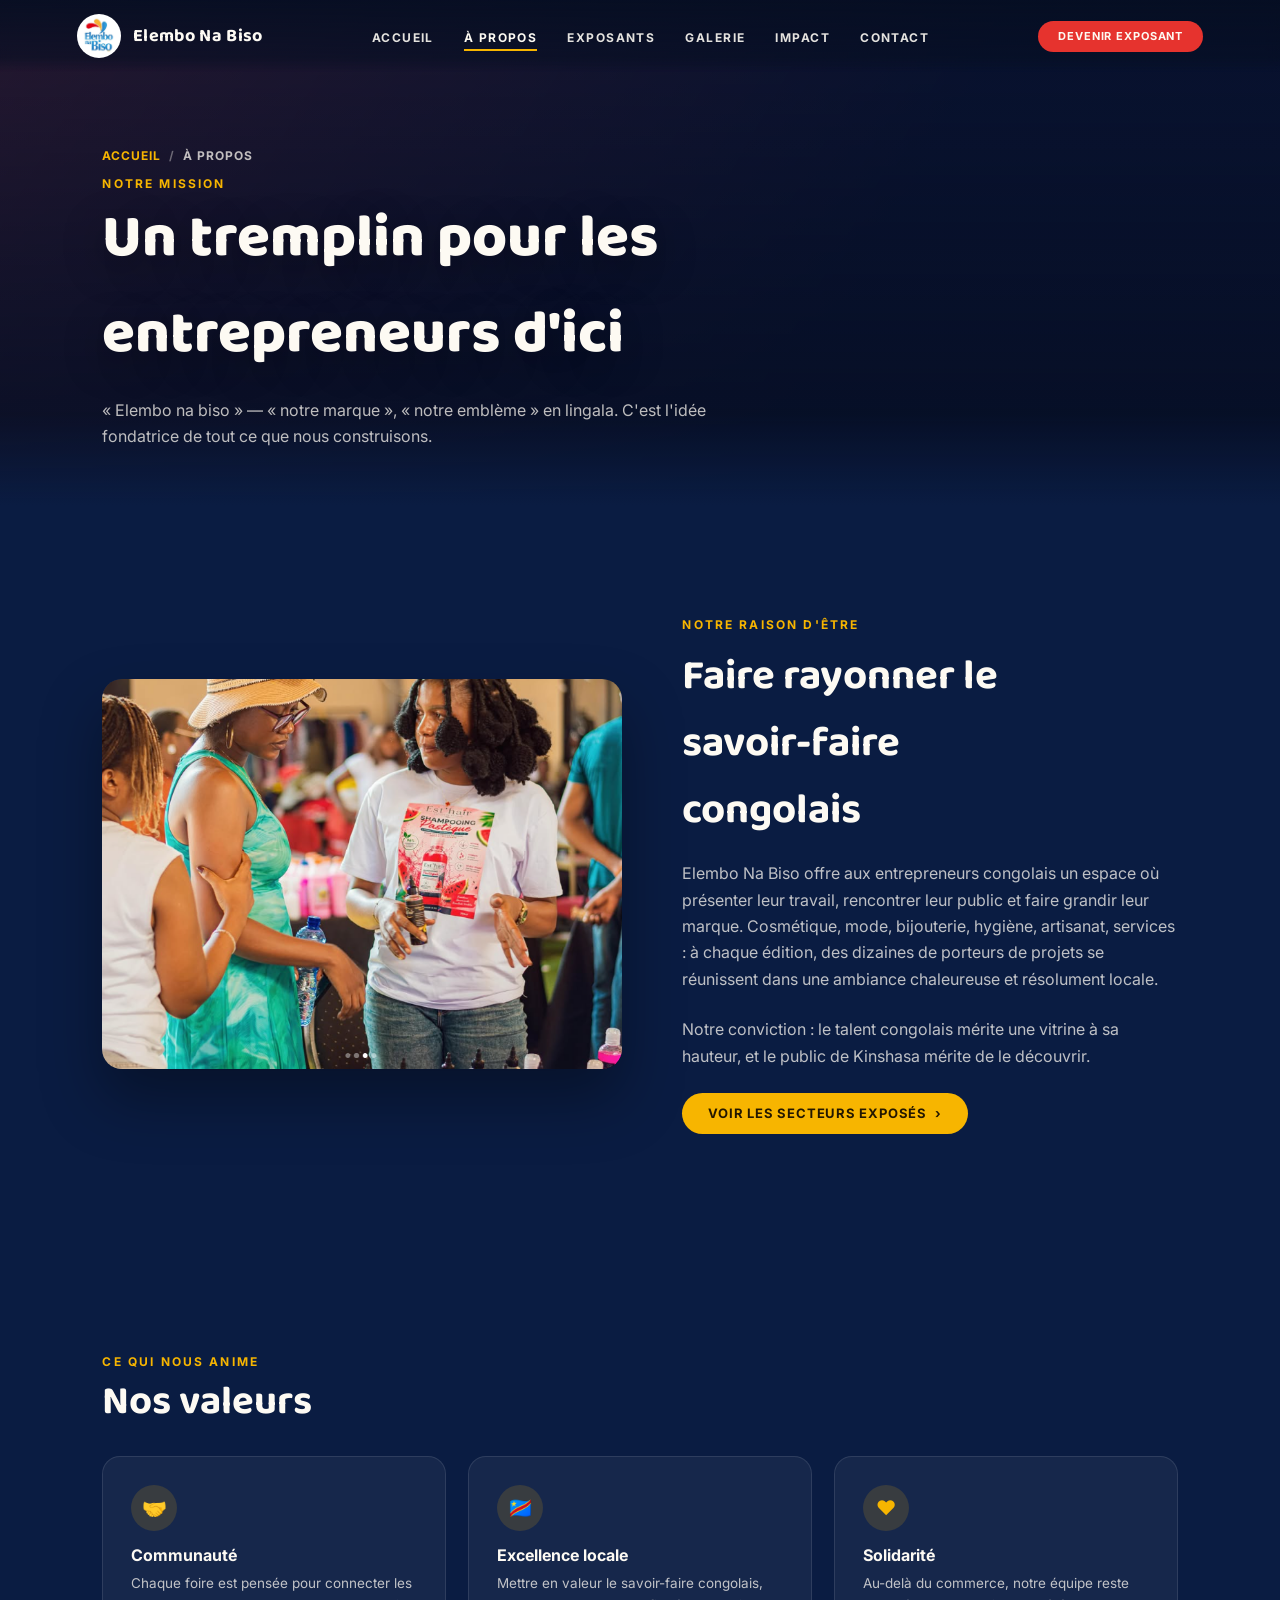
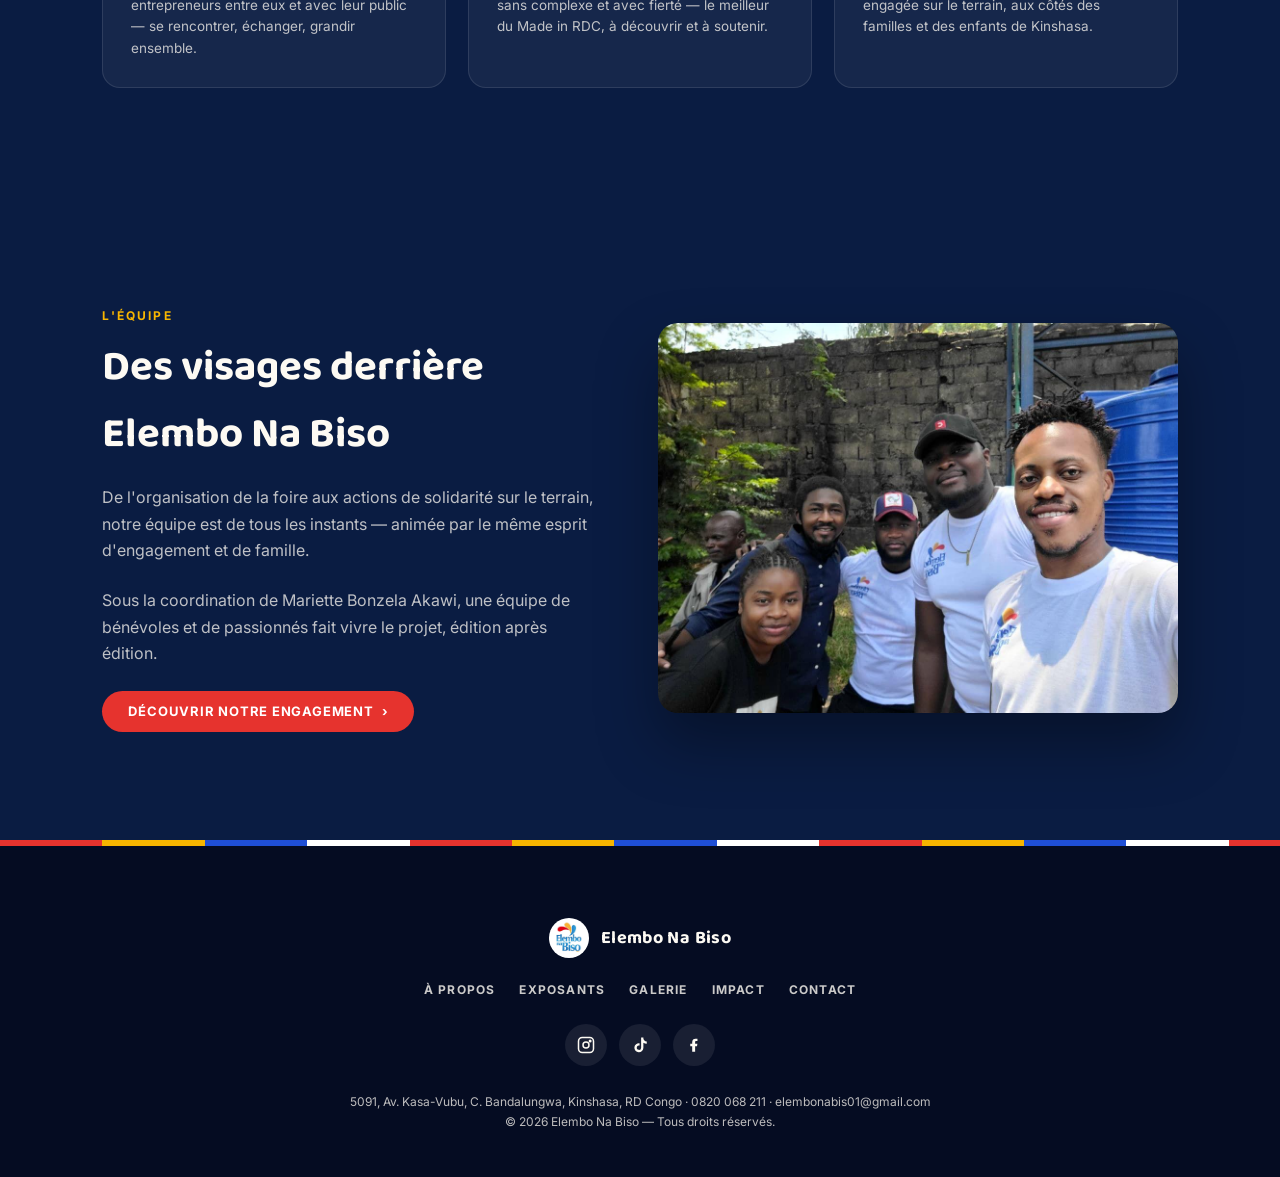
==== apropos.html @ 62d2d7f6 "Transforme le site en plusieurs pages (accueil, a propos, exposants, galerie, impact, contact) La pa" ====
<!DOCTYPE html>
<html lang="fr">
<head>
<meta charset="UTF-8">
<meta name="viewport" content="width=device-width, initial-scale=1.0">
<title>À propos — Elembo Na Biso</title>
<meta name="description" content="Découvrez la mission, les valeurs et l'équipe derrière Elembo Na Biso, la Foire des Entrepreneurs de Kinshasa.">
<link rel="icon" href="images/logo.jpg">
<link rel="preconnect" href="https://fonts.googleapis.com">
<link rel="preconnect" href="https://fonts.gstatic.com" crossorigin>
<link href="https://fonts.googleapis.com/css2?family=Baloo+2:wght@500;600;700;800&family=Inter:wght@400;500;600;700;800&display=swap" rel="stylesheet">
<link rel="stylesheet" href="css/style.css">
<style>.page-hero{--page-hero-img:url('images/foire-ambiance.jpg')}</style>
</head>
<body>

  <header class="main-nav">
    <a href="index.html" class="brand">
      <img src="images/logo.jpg" alt="Logo Elembo Na Biso">
      <span>Elembo Na Biso</span>
    </a>
    <ul class="main-links">
      <li><a href="index.html">Accueil</a></li>
      <li><a href="apropos.html" class="active">À propos</a></li>
      <li><a href="exposants.html">Exposants</a></li>
      <li><a href="galerie.html">Galerie</a></li>
      <li><a href="impact.html">Impact</a></li>
      <li><a href="contact.html">Contact</a></li>
    </ul>
    <div class="nav-right">
      <a class="nav-cta" href="exposants.html#candidater">Devenir exposant</a>
      <button class="burger" aria-label="Ouvrir le menu">
        <span></span><span></span><span></span>
      </button>
    </div>
  </header>

  <div class="mobile-menu" id="mobileMenu">
    <a href="index.html">Accueil</a>
    <a href="apropos.html" class="active">À propos</a>
    <a href="exposants.html">Exposants</a>
    <a href="galerie.html">Galerie</a>
    <a href="impact.html">Impact</a>
    <a href="contact.html">Contact</a>
  </div>

  <section class="page-hero">
    <div class="breadcrumb"><a href="index.html">Accueil</a><span class="sep">/</span><span>À propos</span></div>
    <span class="kicker">Notre mission</span>
    <h1>Un tremplin pour les entrepreneurs d'ici</h1>
    <p class="lead">« Elembo na biso » — « notre marque », « notre emblème » en lingala. C'est l'idée fondatrice de tout ce que nous construisons.</p>
  </section>

  <section>
    <div class="story reveal">
      <div class="story-media"><img src="images/demo-soins.jpg" alt="Démonstration de produits capillaires lors de la foire Elembo Na Biso"></div>
      <div>
        <span class="kicker">Notre raison d'être</span>
        <h2>Faire rayonner le savoir-faire congolais</h2>
        <p>Elembo Na Biso offre aux entrepreneurs congolais un espace où présenter leur travail, rencontrer leur public et faire grandir leur marque. Cosmétique, mode, bijouterie, hygiène, artisanat, services : à chaque édition, des dizaines de porteurs de projets se réunissent dans une ambiance chaleureuse et résolument locale.</p>
        <p>Notre conviction : le talent congolais mérite une vitrine à sa hauteur, et le public de Kinshasa mérite de le découvrir.</p>
        <a class="btn-pill alt" href="exposants.html">Voir les secteurs exposés <span class="chev">›</span></a>
      </div>
    </div>
  </section>

  <section>
    <div class="section-head reveal">
      <span class="kicker">Ce qui nous anime</span>
      <h2>Nos valeurs</h2>
    </div>
    <div class="value-grid">
      <div class="value-card reveal">
        <div class="ic">🤝</div>
        <h3>Communauté</h3>
        <p>Chaque foire est pensée pour connecter les entrepreneurs entre eux et avec leur public — se rencontrer, échanger, grandir ensemble.</p>
      </div>
      <div class="value-card reveal">
        <div class="ic">🇨🇩</div>
        <h3>Excellence locale</h3>
        <p>Mettre en valeur le savoir-faire congolais, sans complexe et avec fierté — le meilleur du Made in RDC, à découvrir et à soutenir.</p>
      </div>
      <div class="value-card reveal">
        <div class="ic">❤️</div>
        <h3>Solidarité</h3>
        <p>Au-delà du commerce, notre équipe reste engagée sur le terrain, aux côtés des familles et des enfants de Kinshasa.</p>
      </div>
    </div>
  </section>

  <section>
    <div class="story reverse reveal">
      <div class="story-media"><img src="images/equipe-selfie.jpg" alt="L'équipe Elembo Na Biso en selfie"></div>
      <div>
        <span class="kicker">L'équipe</span>
        <h2>Des visages derrière Elembo Na Biso</h2>
        <p>De l'organisation de la foire aux actions de solidarité sur le terrain, notre équipe est de tous les instants — animée par le même esprit d'engagement et de famille.</p>
        <p>Sous la coordination de Mariette Bonzela Akawi, une équipe de bénévoles et de passionnés fait vivre le projet, édition après édition.</p>
        <a class="btn-pill" href="impact.html">Découvrir notre engagement <span class="chev">›</span></a>
      </div>
    </div>
  </section>

  <div class="stripe"></div>

  <footer>
    <a href="index.html" class="brand">
      <img src="images/logo.jpg" alt="Logo Elembo Na Biso" style="width:40px;height:40px;border-radius:50%;object-fit:cover;background:#fff;padding:2px">
      <span style="font-family:var(--font-display);font-weight:700;font-size:18px">Elembo Na Biso</span>
    </a>
    <ul class="foot-links">
      <li><a href="apropos.html">À propos</a></li>
      <li><a href="exposants.html">Exposants</a></li>
      <li><a href="galerie.html">Galerie</a></li>
      <li><a href="impact.html">Impact</a></li>
      <li><a href="contact.html">Contact</a></li>
    </ul>
    <div class="socials">
      <a href="https://www.instagram.com/elembo_na_biso?igsh=b2M3ank3cTUwOHdw&utm_source=qr" target="_blank" rel="noopener" aria-label="Instagram">
        <svg width="18" height="18" viewBox="0 0 24 24" fill="none" stroke="currentColor" stroke-width="2"><rect x="2" y="2" width="20" height="20" rx="5"/><circle cx="12" cy="12" r="4"/><circle cx="17.5" cy="6.5" r="1"/></svg>
      </a>
      <a href="https://www.tiktok.com/@elembo_nabiso?_r=1&_t=ZS-96Hc3EQ6gat" target="_blank" rel="noopener" aria-label="TikTok">
        <svg width="18" height="18" viewBox="0 0 24 24" fill="currentColor"><path d="M16.5 2h-3v13.6a2.9 2.9 0 1 1-2.1-2.8v-3.1a6 6 0 1 0 5.1 5.9V8.9a7.7 7.7 0 0 0 4.5 1.4V7.3A4.6 4.6 0 0 1 16.5 2z"/></svg>
      </a>
      <a href="https://www.facebook.com/Elembonabiso" target="_blank" rel="noopener" aria-label="Facebook">
        <svg width="18" height="18" viewBox="0 0 24 24" fill="currentColor"><path d="M13.5 21v-7.5H16l.5-3.2h-3V8.2c0-.9.3-1.5 1.7-1.5H16.6V3.8C16.3 3.8 15.2 3.7 14 3.7c-2.6 0-4.4 1.6-4.4 4.5v2.1H7v3.2h2.6V21h3.9z"/></svg>
      </a>
    </div>
    <div class="legal">
      5091, Av. Kasa-Vubu, C. Bandalungwa, Kinshasa, RD Congo · 0820 068 211 · elembonabis01@gmail.com<br>
      © 2026 Elembo Na Biso — Tous droits réservés.
    </div>
  </footer>

  <script src="js/main.js"></script>
</body>
</html>
---- css/style.css ----
:root{
  --bg:#0a1c42;
  --bg-2:#122a5c;
  --ink:#fdfaf3;
  --ink-dim:rgba(253,250,243,.74);
  --red:#e6332e;
  --yellow:#f7b500;
  --blue:#1f4fd6;
  --white:#ffffff;
  --accent:var(--red);
  --accent-2:var(--yellow);
  --card-bg:#0f2350;
  --radius-pill:999px;
  --font-display:'Baloo 2',ui-rounded,'Segoe UI',sans-serif;
  --font-ui:'Inter',system-ui,sans-serif;
}
*{margin:0;padding:0;box-sizing:border-box}
html{scroll-behavior:smooth}
body{
  font-family:var(--font-ui);color:var(--ink);background:var(--bg);
  overflow-x:hidden;-webkit-font-smoothing:antialiased;
}
img{max-width:100%;display:block}
a{color:inherit;text-decoration:none}
section{padding:12vh 8vw}
h1,h2,h3{font-family:var(--font-display)}

.stripe{
  height:6px;width:100%;
  background:repeating-linear-gradient(90deg,var(--red) 0 8%,var(--yellow) 8% 16%,var(--blue) 16% 24%,var(--white) 24% 32%);
}

.kicker{
  font:700 12px/1 var(--font-ui);letter-spacing:.18em;text-transform:uppercase;
  color:var(--accent-2);
}
.btn-pill{
  display:inline-flex;align-items:center;gap:8px;
  padding:14px 26px;border-radius:var(--radius-pill);
  background:var(--accent);color:#fff;font:700 13px/1 var(--font-ui);
  letter-spacing:.06em;text-transform:uppercase;border:none;cursor:pointer;
  transition:transform .25s ease,box-shadow .25s ease;
}
.btn-pill:hover{transform:translateY(-2px);box-shadow:0 10px 24px rgba(230,51,46,.4)}
.btn-pill.alt{background:var(--yellow);color:#241800}
.btn-pill.alt:hover{box-shadow:0 10px 24px rgba(247,181,0,.4)}
.btn-pill.ghost{background:rgba(255,255,255,.1);border:1px solid rgba(255,255,255,.35)}
.btn-pill.small{padding:11px 20px;font-size:12px}
.btn-pill .chev{transition:transform .25s ease}
.btn-pill:hover .chev{transform:translateX(4px)}
.btn-pill .chev.down{display:inline-block;transform:rotate(90deg)}
.btn-pill:hover .chev.down{transform:rotate(90deg) translateX(4px)}

/* ---- NAV PRINCIPALE ---- */
header.main-nav{
  position:fixed;top:0;left:0;right:0;z-index:50;
  display:flex;align-items:center;justify-content:space-between;
  padding:14px 6vw;
  background:linear-gradient(180deg,rgba(6,14,34,.92),rgba(6,14,34,.55) 80%,transparent);
  backdrop-filter:blur(6px);
}
.brand{display:flex;align-items:center;gap:12px}
.brand img{width:44px;height:44px;border-radius:50%;object-fit:cover;background:#fff;padding:2px}
.brand span{font-family:var(--font-display);font-weight:700;font-size:18px;letter-spacing:.02em}
.main-links{display:flex;gap:30px;list-style:none}
.main-links a{font:700 12px/1 var(--font-ui);letter-spacing:.12em;text-transform:uppercase;opacity:.9;padding-bottom:4px;border-bottom:2px solid transparent;transition:opacity .2s,border-color .2s}
.main-links a:hover,.main-links a.active{opacity:1;border-color:var(--yellow)}
.nav-right{display:flex;align-items:center;gap:12px}
.nav-cta{padding:10px 20px;border-radius:var(--radius-pill);background:var(--red);
  font:700 11px/1 var(--font-ui);letter-spacing:.08em;text-transform:uppercase;white-space:nowrap}
.burger{display:none;flex-direction:column;gap:5px;background:none;border:none;cursor:pointer;padding:8px;z-index:60}
.burger span{width:24px;height:2px;background:var(--ink);display:block}
.mobile-menu{display:none;position:fixed;inset:0;z-index:45;background:var(--bg-2);
  flex-direction:column;align-items:center;justify-content:center;gap:28px}
.mobile-menu.open{display:flex}
.mobile-menu a{font:700 16px/1 var(--font-ui);letter-spacing:.1em;text-transform:uppercase}
.mobile-menu a.active{color:var(--yellow)}

/* ---- HERO (accueil) ---- */
.hero{
  position:relative;min-height:100vh;display:flex;flex-direction:column;
  justify-content:center;align-items:center;text-align:center;padding:120px 24px 60px;
  background:
    linear-gradient(180deg, rgba(6,14,36,.55) 0%, rgba(6,14,36,.84) 55%, var(--bg) 97%),
    linear-gradient(120deg, rgba(230,51,46,.32), rgba(10,20,56,.7) 65%),
    url('../images/stand-cosmetiques.jpg');
  background-size:cover;background-position:center 30%;
}
.hero .eyebrow{
  padding:8px 18px;border-radius:var(--radius-pill);background:rgba(255,255,255,.12);
  border:1px solid rgba(255,255,255,.25);
  font:700 12px/1 var(--font-ui);letter-spacing:.16em;text-transform:uppercase;
}
.hero h1{
  margin-top:22px;
  font-size:clamp(46px,9vw,108px);
  font-weight:800;line-height:.98;letter-spacing:-.01em;
  text-shadow:0 10px 40px rgba(0,0,0,.4);
}
.hero .sub{
  margin-top:16px;display:inline-block;padding:7px 18px;border-radius:6px;
  background:var(--yellow);color:#241800;font:800 13px/1 var(--font-ui);
  letter-spacing:.16em;text-transform:uppercase;
}
.hero p.tagline{margin-top:22px;max-width:52ch;color:var(--ink-dim);font-size:17px;line-height:1.6}
.hero .ctas{margin-top:32px;display:flex;gap:16px;flex-wrap:wrap;justify-content:center}
.hero .dates{
  margin-top:44px;display:flex;gap:36px;align-items:center;flex-wrap:wrap;justify-content:center;
}
.hero .dates .divider{width:1px;height:44px;background:rgba(255,255,255,.25)}
.hero .dates .block{text-align:left}
.hero .dates .label{font:800 11px/1 var(--font-ui);letter-spacing:.14em;text-transform:uppercase;opacity:.7}
.hero .dates .value{margin-top:6px;font:700 17px/1 var(--font-ui);letter-spacing:.02em}
.hero .voir-plus{margin-top:56px;display:flex;flex-direction:column;align-items:center;gap:6px;opacity:.85}
.hero .voir-plus span.txt{font:700 11px/1 var(--font-ui);letter-spacing:.14em;text-transform:uppercase}

/* ---- PAGE HERO (sous-pages) ---- */
.page-hero{
  position:relative;min-height:42vh;display:flex;flex-direction:column;
  justify-content:flex-end;padding:150px 8vw 56px;
  background:
    linear-gradient(180deg, rgba(6,14,36,.5) 0%, rgba(6,14,36,.88) 82%, var(--bg) 100%),
    linear-gradient(120deg, rgba(230,51,46,.28), rgba(10,20,56,.75) 65%),
    center/cover no-repeat var(--page-hero-img);
}
.breadcrumb{display:flex;gap:8px;align-items:center;font:700 12px/1 var(--font-ui);letter-spacing:.08em;text-transform:uppercase;color:var(--ink-dim);margin-bottom:16px}
.breadcrumb a{color:var(--yellow)}
.breadcrumb .sep{opacity:.5}
.page-hero h1{font-size:clamp(34px,6vw,60px);font-weight:800;max-width:22ch;text-shadow:0 10px 40px rgba(0,0,0,.4)}
.page-hero p.lead{margin-top:16px;max-width:62ch;color:var(--ink-dim);font-size:16px;line-height:1.6}

/* ---- BLOC NARRATIF ALTERNÉ ---- */
.story{display:grid;grid-template-columns:1.05fr 1fr;gap:60px;align-items:center}
.story.reverse{grid-template-columns:1fr 1.05fr}
.story.reverse .story-media{order:2}
.story-media{position:relative;border-radius:20px;overflow:hidden;aspect-ratio:4/3;
  background:linear-gradient(140deg,var(--bg-2),#000);box-shadow:0 30px 60px rgba(0,0,0,.35)}
.story-media img{width:100%;height:100%;object-fit:cover}
.story h2{font-size:clamp(26px,4vw,42px);font-weight:700;margin:10px 0 16px;max-width:16ch}
.story p{color:var(--ink-dim);line-height:1.65;max-width:50ch;margin-bottom:24px}

/* ---- GRILLES CARTES (secteurs / liens rapides) ---- */
.section-head h2{font-size:clamp(28px,4vw,40px);margin-bottom:10px}
.section-head .intro{color:var(--ink-dim);max-width:60ch;margin-bottom:40px;line-height:1.6}
.card-grid{display:grid;grid-template-columns:repeat(auto-fit,minmax(230px,1fr));gap:22px}
.card{position:relative;border-radius:16px;overflow:hidden;aspect-ratio:3/4;
  background:linear-gradient(160deg,var(--card-bg),#000);cursor:default}
a.card{cursor:pointer}
.card img{position:absolute;inset:0;width:100%;height:100%;object-fit:cover;transition:transform .5s ease}
.card:hover img{transform:scale(1.06)}
.card::after{content:"";position:absolute;inset:0;
  background:linear-gradient(180deg,transparent 35%,rgba(6,10,26,.92) 100%)}
.card-body{position:absolute;left:0;right:0;bottom:0;padding:20px;z-index:2}
.card h3{font:700 17px/1.25 var(--font-ui);margin-bottom:6px;font-family:var(--font-ui)}
.card p{font-size:12.5px;color:var(--ink-dim)}
.card .link{display:inline-block;margin-top:10px;font:700 11px/1 var(--font-ui);letter-spacing:.1em;text-transform:uppercase;color:var(--yellow)}

/* ---- CTA EXPOSANT ---- */
.exposant-cta{
  margin-top:56px;border-radius:24px;padding:44px 40px;
  background:linear-gradient(120deg,var(--bg-2),#0a1638);
  border:1px solid rgba(255,255,255,.1);
  display:grid;grid-template-columns:1.2fr 1fr;gap:40px;align-items:center;
}
.exposant-cta h3{font-size:clamp(22px,3vw,30px);margin-bottom:12px}
.exposant-cta p{color:var(--ink-dim);line-height:1.6;max-width:48ch}
.exposant-cta .actions{display:flex;flex-direction:column;gap:14px}
.exposant-cta .contact-line{display:flex;align-items:center;gap:10px;font:600 14px/1 var(--font-ui)}
.exposant-cta .contact-line .dot{width:8px;height:8px;border-radius:50%;background:var(--yellow);flex:0 0 auto}

/* ---- ÉTAPES (exposants) ---- */
.steps{display:grid;grid-template-columns:repeat(auto-fit,minmax(200px,1fr));gap:22px;margin:36px 0}
.step{position:relative;padding:28px 24px;background:rgba(255,255,255,.05);border:1px solid rgba(255,255,255,.1);border-radius:18px}
.step .n{font-family:var(--font-display);font-size:34px;font-weight:800;color:var(--yellow);margin-bottom:10px}
.step h3{font-size:15px;margin-bottom:6px;font-family:var(--font-ui)}
.step p{color:var(--ink-dim);font-size:13.5px;line-height:1.55}

/* ---- FAQ ---- */
.faq-item{border-bottom:1px solid rgba(255,255,255,.12);padding:22px 0}
.faq-item h3{font-size:15px;margin-bottom:8px;font-family:var(--font-ui)}
.faq-item p{color:var(--ink-dim);font-size:14px;line-height:1.6}

/* ---- VALEURS (à propos) ---- */
.value-grid{display:grid;grid-template-columns:repeat(auto-fit,minmax(220px,1fr));gap:22px;margin-top:22px}
.value-card{background:rgba(255,255,255,.05);border:1px solid rgba(255,255,255,.1);border-radius:18px;padding:28px}
.value-card .ic{width:46px;height:46px;border-radius:50%;background:rgba(247,181,0,.15);display:flex;align-items:center;justify-content:center;color:var(--yellow);font-size:20px;margin-bottom:14px}
.value-card h3{font-size:16px;margin-bottom:8px;font-family:var(--font-ui)}
.value-card p{color:var(--ink-dim);font-size:13.5px;line-height:1.6}

/* ---- GALERIE ---- */
.gallery-grid{display:grid;grid-template-columns:repeat(auto-fit,minmax(240px,1fr));gap:18px}
.gallery-grid a{position:relative;border-radius:14px;overflow:hidden;aspect-ratio:1/1;display:block}
.gallery-grid img{width:100%;height:100%;object-fit:cover;transition:transform .5s ease,filter .3s ease}
.gallery-grid a:hover img{transform:scale(1.07)}
.gallery-grid a::after{content:"";position:absolute;inset:0;background:linear-gradient(180deg,transparent 60%,rgba(6,10,26,.7));opacity:0;transition:opacity .3s}
.gallery-grid a:hover::after{opacity:1}

/* ---- IMPACT ---- */
.stats{display:grid;grid-template-columns:repeat(auto-fit,minmax(180px,1fr));gap:24px;margin-top:8px}
.stat{text-align:center;padding:26px 16px;border-radius:16px;background:rgba(255,255,255,.05);border:1px solid rgba(255,255,255,.08)}
.stat .num{font-family:var(--font-display);font-size:clamp(30px,4vw,44px);font-weight:800;color:var(--yellow)}
.stat .lbl{margin-top:6px;font:700 12px/1.3 var(--font-ui);letter-spacing:.06em;text-transform:uppercase;color:var(--ink-dim)}

/* ---- CONTACT ---- */
.contact-wrap{display:grid;grid-template-columns:1fr 1fr;gap:50px;align-items:start}
.contact-card{background:rgba(255,255,255,.05);border:1px solid rgba(255,255,255,.1);border-radius:20px;padding:34px}
.contact-card .row{display:flex;gap:14px;align-items:flex-start;margin-bottom:22px}
.contact-card .row:last-child{margin-bottom:0}
.contact-card .ic{width:40px;height:40px;border-radius:50%;background:rgba(247,181,0,.15);
  display:flex;align-items:center;justify-content:center;flex:0 0 auto;color:var(--yellow)}
.contact-card .row h4{font-size:14px;letter-spacing:.04em;margin-bottom:4px}
.contact-card .row p, .contact-card .row a{color:var(--ink-dim);font-size:14px;line-height:1.5}
.socials{display:flex;gap:12px;margin-top:26px}
.socials a{width:42px;height:42px;border-radius:50%;background:rgba(255,255,255,.08);
  display:flex;align-items:center;justify-content:center;transition:background .2s,transform .2s}
.socials a:hover{background:var(--red);transform:translateY(-3px)}
.map-frame{border-radius:20px;overflow:hidden;border:1px solid rgba(255,255,255,.1);aspect-ratio:4/3.4}
.map-frame iframe{width:100%;height:100%;border:0;filter:grayscale(.15) contrast(1.05)}

/* ---- REVEAL ---- */
.reveal{opacity:0;transform:translateY(28px);transition:opacity .7s ease,transform .7s ease}
.reveal.in{opacity:1;transform:none}

footer{padding:8vh 8vw 5vh;background:#050c22;text-align:center}
footer .brand{justify-content:center;margin-bottom:18px}
footer .foot-links{display:flex;gap:24px;justify-content:center;flex-wrap:wrap;margin:20px 0;list-style:none}
footer .foot-links a{font:700 12px/1 var(--font-ui);letter-spacing:.1em;text-transform:uppercase;opacity:.8}
footer .socials{justify-content:center}
footer .legal{margin-top:26px;font-size:12px;color:var(--ink-dim);line-height:1.7}

@media (max-width:980px){
  .exposant-cta{grid-template-columns:1fr}
  .contact-wrap{grid-template-columns:1fr}
}
@media (max-width:820px){
  .main-links{display:none}
  .nav-cta{display:none}
  .burger{display:flex}
  .story, .story.reverse{grid-template-columns:1fr;gap:32px}
  .story.reverse .story-media{order:0}
  section{padding:10vh 6vw}
  .page-hero{padding:130px 6vw 44px}
}
@media (prefers-reduced-motion:reduce){
  html{scroll-behavior:auto}
  .reveal{opacity:1;transform:none;transition:none}
}
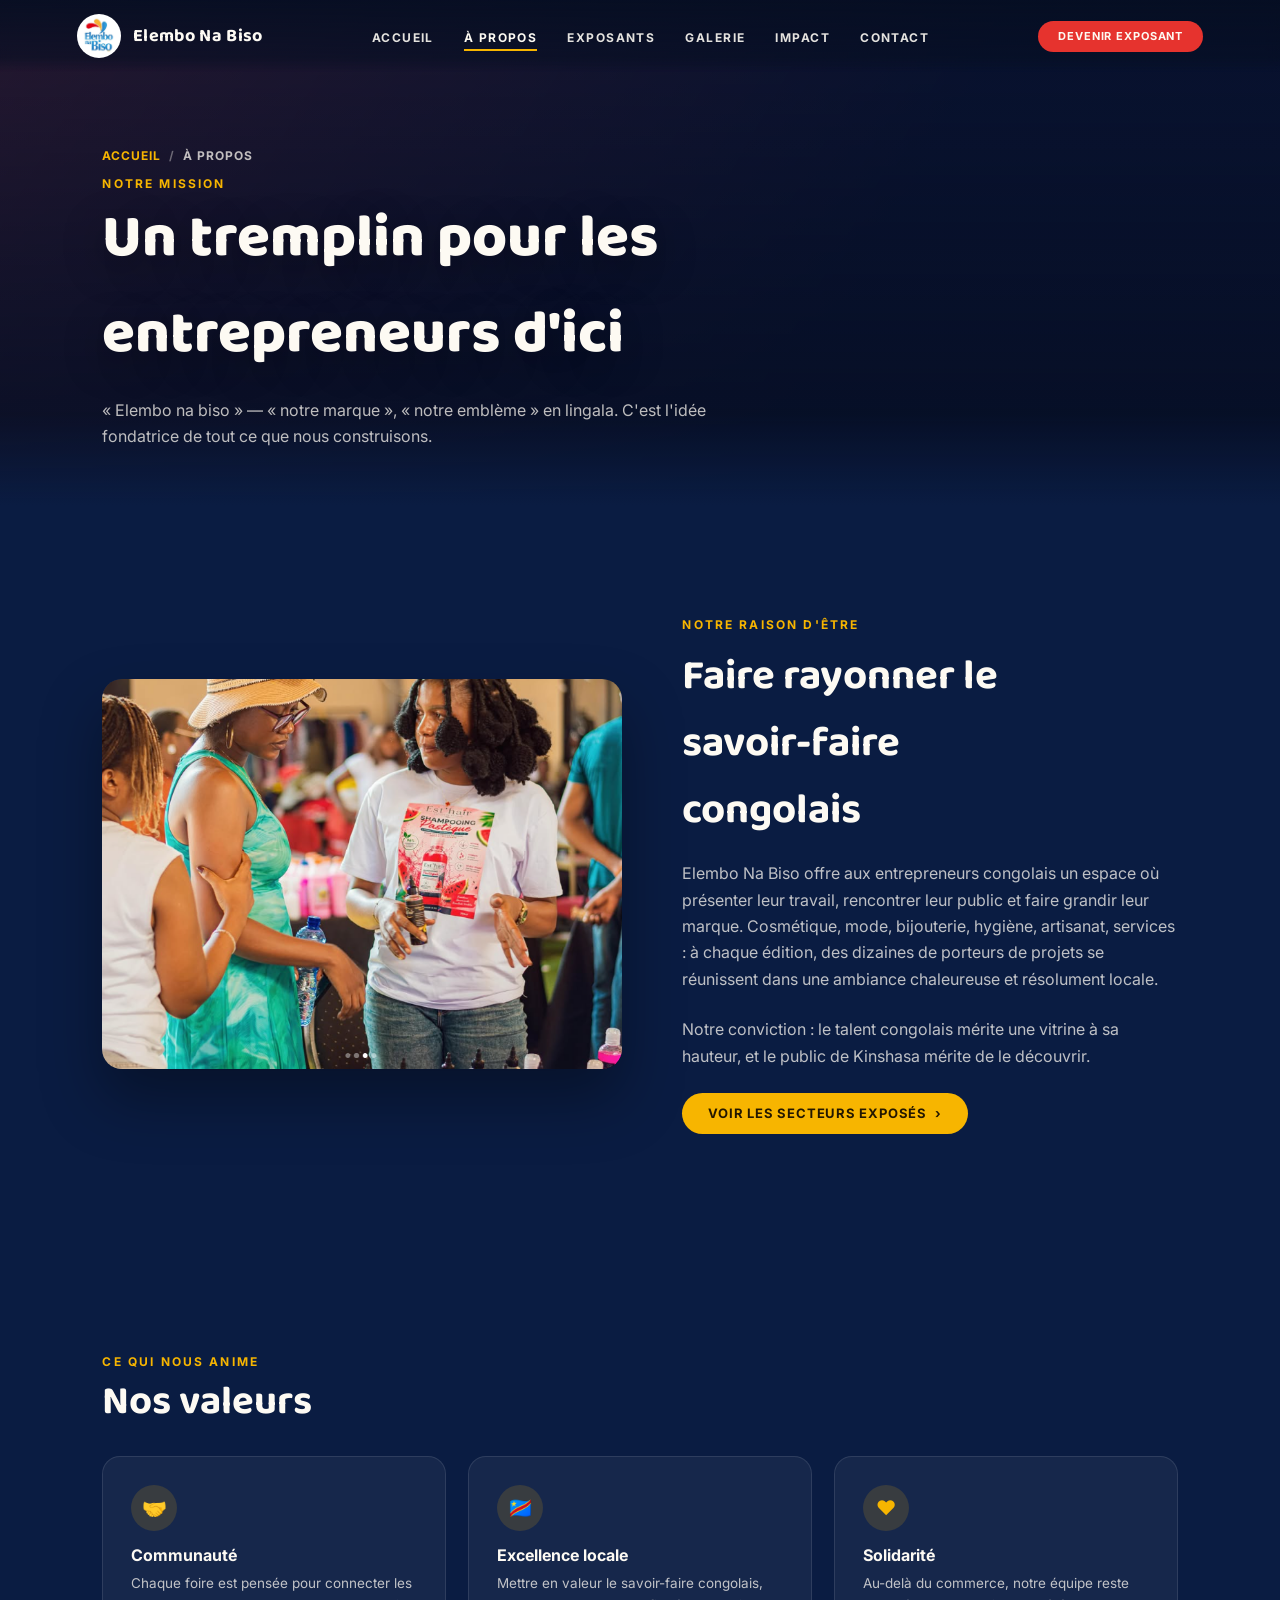
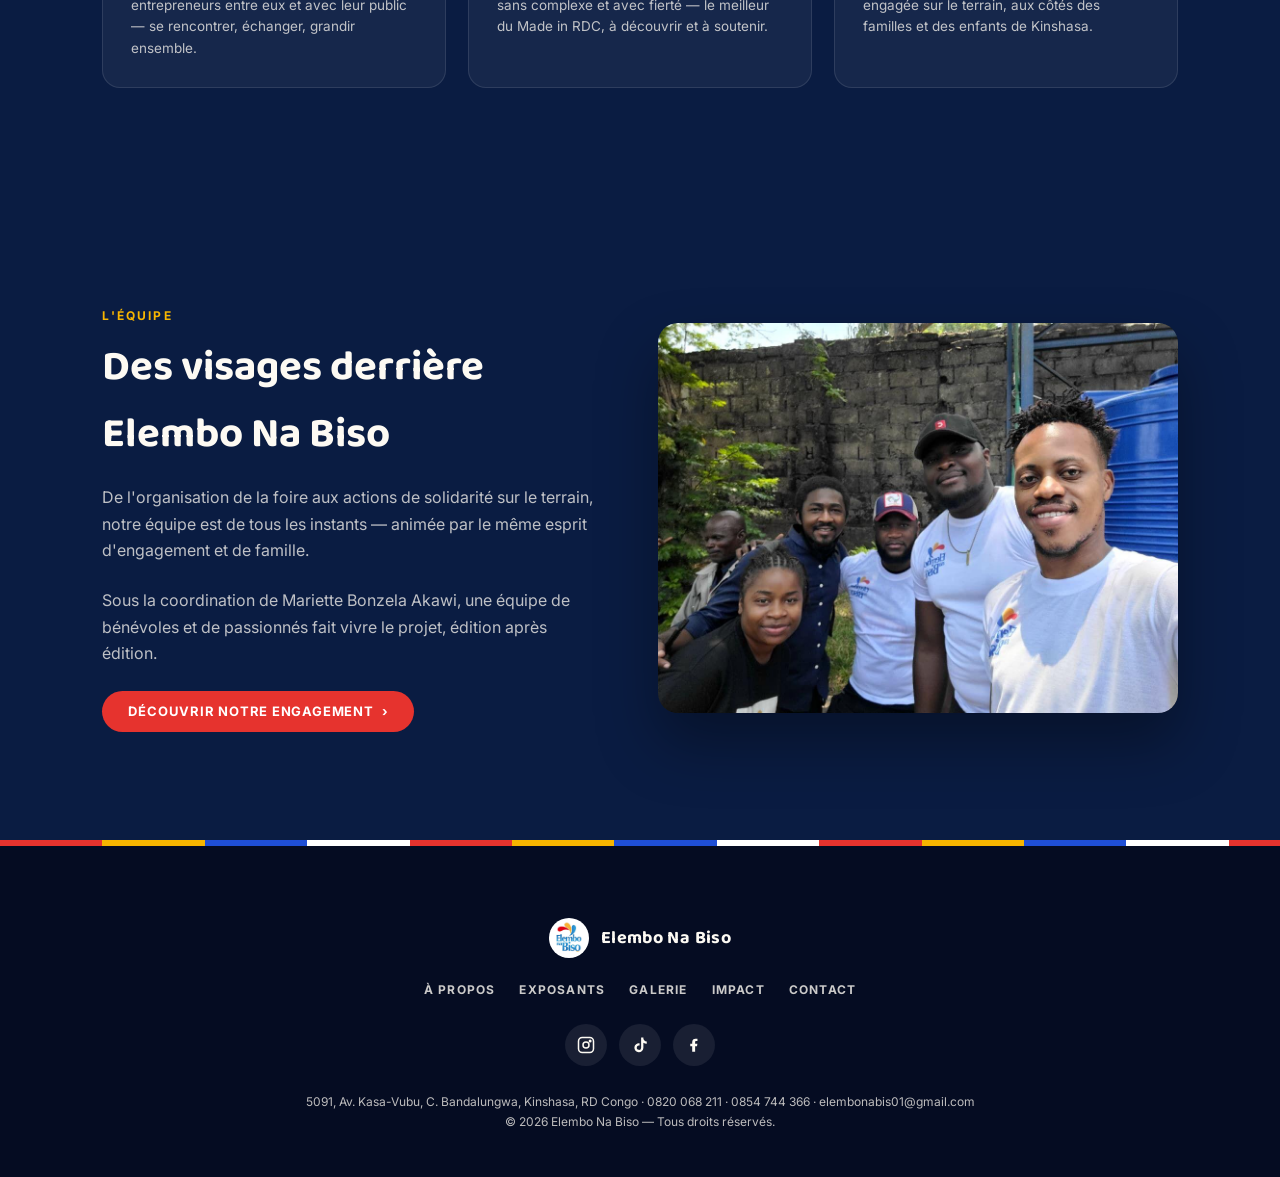
==== commit e1c96c12: "klkl" ====
--- a/apropos.html
+++ b/apropos.html
@@ -127,7 +127,7 @@
       </a>
     </div>
     <div class="legal">
-      5091, Av. Kasa-Vubu, C. Bandalungwa, Kinshasa, RD Congo · 0820 068 211 · elembonabis01@gmail.com<br>
+      5091, Av. Kasa-Vubu, C. Bandalungwa, Kinshasa, RD Congo · 0820 068 211 · 0854 744 366 · elembonabis01@gmail.com<br>
       © 2026 Elembo Na Biso — Tous droits réservés.
     </div>
   </footer>
